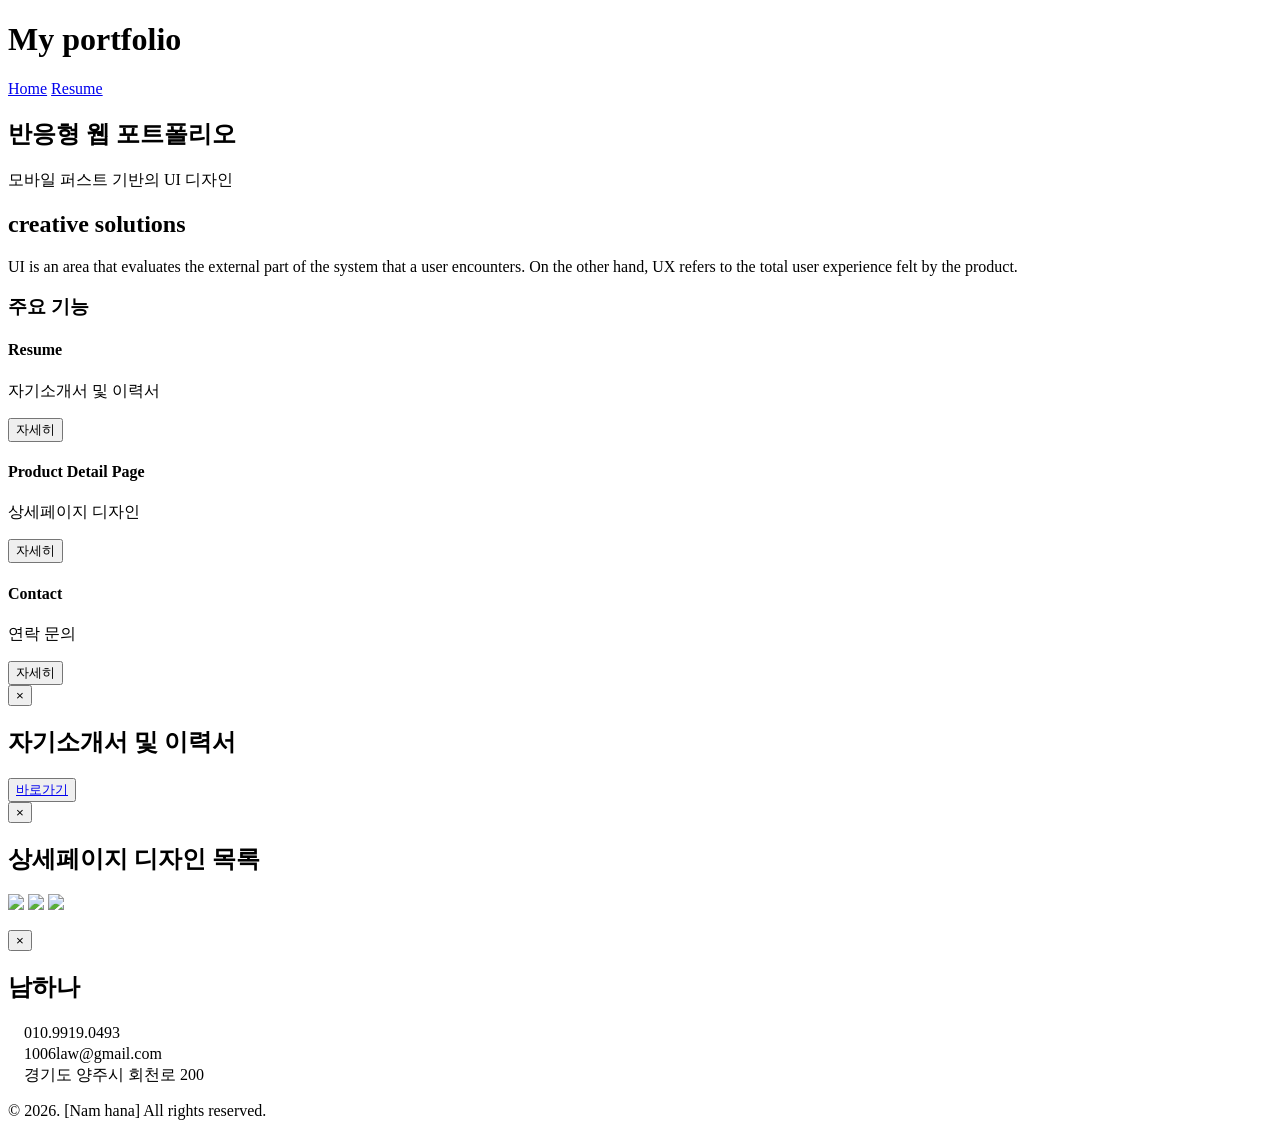
==== index.html @ 474f8516 "Add files via upload" ====
<!DOCTYPE html>
<html lang="ko">
<head>

  <meta charset="UTF-8" />
  <meta name="viewport" content="width=device-width, initial-scale=1.0" />
  <title>Responsive Portfolio</title>
  <link rel="stylesheet" href="style.css" />
  <link rel="stylesheet" as="style" crossorigin href="https://cdn.jsdelivr.net/gh/orioncactus/pretendard@v1.3.9/dist/web/static/pretendard.min.css" />
  <script src="https://unpkg.com/feather-icons"></script> <!-- https://feathericons.com/ -->




</head>
<body>

  <!-- Header -->
  <header class="site-header">
    <div class="header-inner">
      <h1 class="logo">My portfolio</h1>
      <nav class="gnb">
        <a href="portfolio01.html">Home</a>
        <a href="detail00.html">Resume</a>
        <!-- <a href="contact.html">Contact</a> -->
      </nav>
    </div>
  </header>

  <!-- Main -->
  <main>

    <!-- Hero -->	
    <section class="hero">
	
      <h2>반응형 웹 포트폴리오</h2>
      <p>모바일 퍼스트 기반의 UI 디자인</p>
	  <!-- <button class="btn btn--primary">시작하기</button> -->
<!-- 
	  <button class="btn btn--secondary">자세히</button>
       <button class="btn btn--ghost">취소</button>
-->
    </section>


    <!-- parallax -->
	<section class="parallax">
	 <div class="parallax-bg"></div>
	 <div class="parallax-content">
		<h1>creative solutions</h1>
		<p>UI is an area that evaluates the external part of the system that a user encounters. On the other hand, UX refers to the total user experience felt by the product.</p>
     </div>
	</section>




    <!-- Features -->
    <section class="features">
	
      <h3>주요 기능</h3>
      <div class="card-list">

        <article class="card">
			<i data-feather="user"></i>
			<h4>​​Resume</h4>
			<p>자기소개서 및 이력서</p>
			<button class="btn btn--secondary open-modal" data-target="modal-a">
			자세히
			</button>
		</article>

		<article class="card">
			<i data-feather="image"></i>
			<h4>Product Detail Page</h4>
			<p>상세페이지 디자인</p>
			<button class="btn btn--secondary open-modal" data-target="modal-b">
			자세히
			</button>
		</article>

		<article class="card">
			<i data-feather="send"></i>
			<h4>Contact</h4>
			<p>연락 문의</p>
			<button class="btn btn--secondary open-modal" data-target="modal-c">
			자세히
			</button>
		</article>


      </div> 
<!--
	  <article class="card">
  <h4>Responsive</h4>
  <p>모바일 퍼스트 반응형</p>
  <button class="btn btn--secondary open-modal" data-target="modal-responsive">
    자세히
  </button>
</article>
-->
	
    </section>



  </main>

<!-- 팝업 이력서-->
<div class="modal" id="modal-a">
  <div class="modal-overlay"></div>
  <div class="modal-content">
    <button class="modal-close">×</button>
    <h2>자기소개서 및 이력서</h2>
	
		
		<button class="btn btn--primary"><a href="detail00.html">바로가기</a></button>
   
  </div>
</div>
<!-- 팝업 이력서 끝 -->

<!-- 팝업 상세페이지-->
<div class="modal" id="modal-b">
  <div class="modal-overlay"></div>
  <div class="modal-content">
    <button class="modal-close">×</button>
    <h2>상세페이지 디자인 목록</h2>
	
    <p>
	  <a href="detail01.html"><img src="https://imgur.com/6dDlvRn.jpg"></a>
      <a href="detail02.html"><img src="https://imgur.com/sc9fX6b.jpg"></a>
	  <a href="detail03.html"><img src="https://imgur.com/gGdybLp.jpg"></a>
	
    </p>
  </div>
</div>
<!-- 팝업 상세페이지 끝 -->

<!-- 팝업 이메일-->
<div class="modal" id="modal-c">
  <div class="modal-overlay"></div>
  <div class="modal-content">
    <button class="modal-close">×</button>
    <h2>남하나</h2>
    <div class="contentP"><i data-feather="phone"></i>　010.9919.0493</div>
	<div class="contentP"><i data-feather="mail"></i>　1006law@gmail.com</div>
	<div class="contentP"><i data-feather="home"></i>　경기도 양주시 회천로 200</div>
  </div>
</div>
<!-- 팝업 이메일 끝 -->




  <!-- Footer -->
  <footer class="site-footer">
  <div class="container">
    <p>© 2026. [Nam hana] All rights reserved.</p>
	</div>
  </footer>
  <!-- Footer 끝 -->

  <script>
   feather.replace()
  </script>

  <script>
	const section = document.querySelector('.parallax');
	const bg = document.querySelector('.parallax-bg');

	let current = 0;
	let target = 0;

	function animate() {
	const rect = section.getBoundingClientRect();
	const scrollTop = window.scrollY;
	 const offsetTop = scrollTop + rect.top;

	target = scrollTop - offsetTop;
	current += (target - current) * 0.08;

	bg.style.transform = `translateY(${current * 0.3}px)`;

	requestAnimationFrame(animate);
	}

	animate();
  </script>

  <script>
  const openButtons = document.querySelectorAll('.open-modal');
  const modals = document.querySelectorAll('.modal');

  // 열기
  openButtons.forEach(btn => {
    btn.addEventListener('click', () => {
      const targetId = btn.dataset.target;

      // 혹시 열려있는 모달이 있으면 닫기
      modals.forEach(m => m.classList.remove('active'));

      document.getElementById(targetId).classList.add('active');
      document.body.style.overflow = 'hidden';
    });
  });

  // 닫기 (overlay / close 버튼)
  modals.forEach(modal => {
    modal.addEventListener('click', e => {
      if (
        e.target.classList.contains('modal-overlay') ||
        e.target.classList.contains('modal-close')
      ) {
        modal.classList.remove('active');
        document.body.style.overflow = '';
      }
    });
  });
  </script>




</body>
</html>
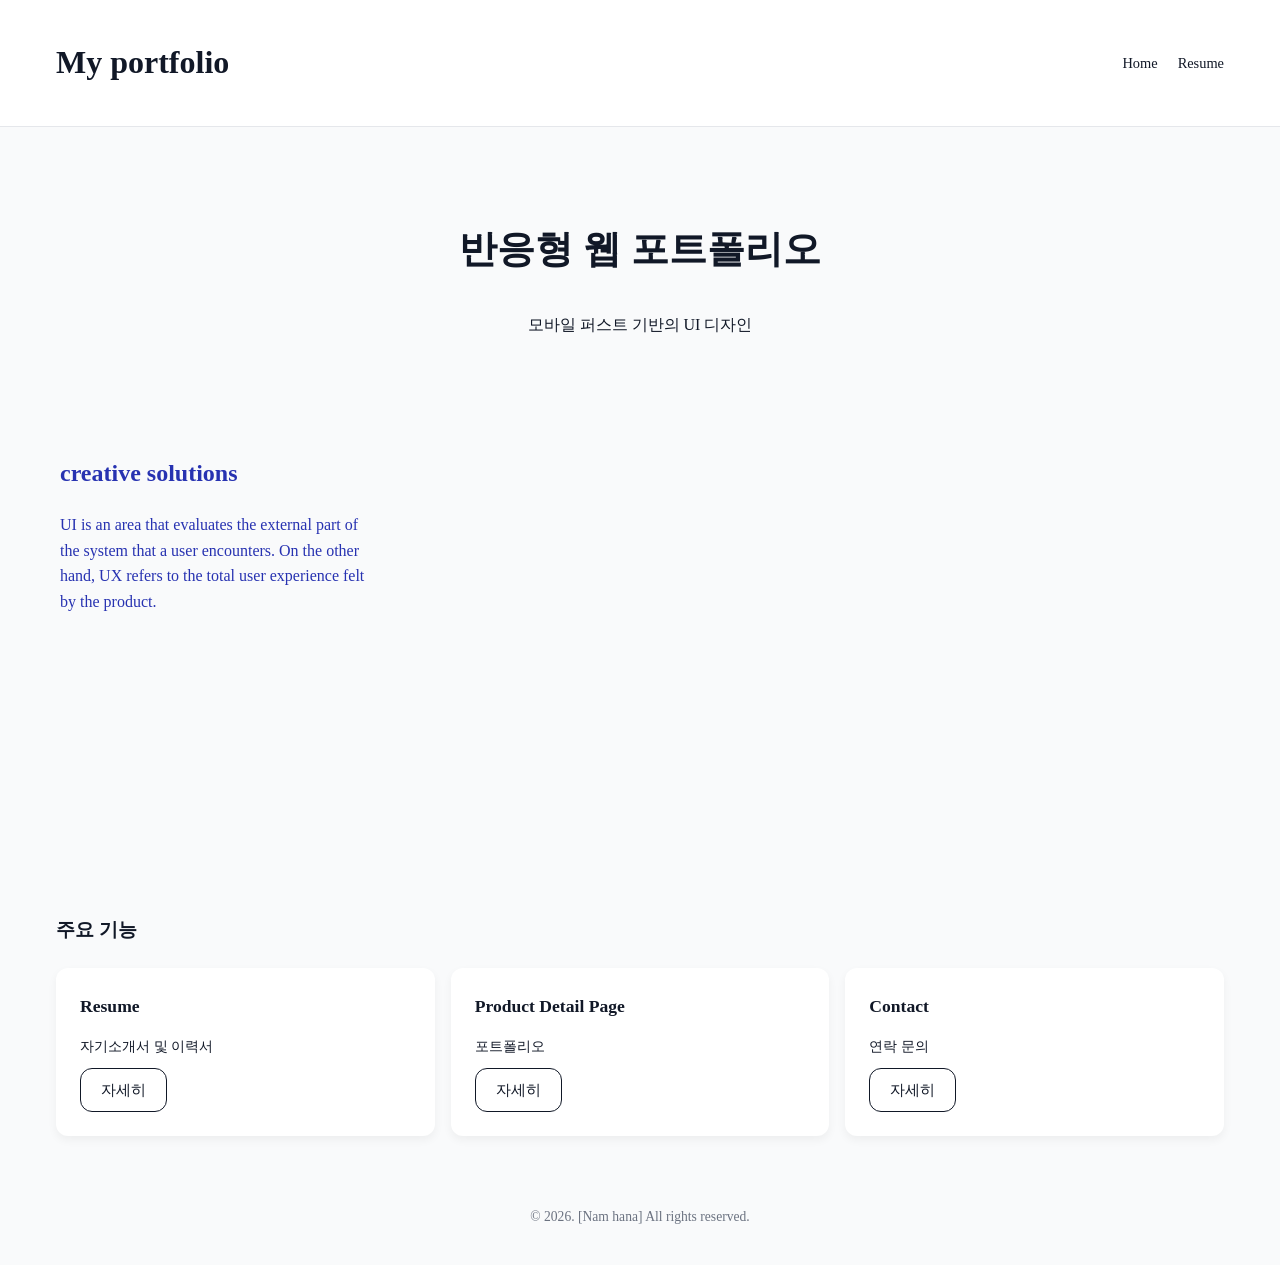
==== commit d4659cd7: "Add files via upload" ====
--- a/index.html
+++ b/index.html
@@ -20,7 +20,7 @@
     <div class="header-inner">
       <h1 class="logo">My portfolio</h1>
       <nav class="gnb">
-        <a href="portfolio01.html">Home</a>
+        <a href="index.html">Home</a>
         <a href="detail00.html">Resume</a>
         <!-- <a href="contact.html">Contact</a> -->
       </nav>
@@ -73,7 +73,7 @@
 		<article class="card">
 			<i data-feather="image"></i>
 			<h4>Product Detail Page</h4>
-			<p>상세페이지 디자인</p>
+			<p>포트폴리오</p>
 			<button class="btn btn--secondary open-modal" data-target="modal-b">
 			자세히
 			</button>
@@ -125,14 +125,18 @@
   <div class="modal-overlay"></div>
   <div class="modal-content">
     <button class="modal-close">×</button>
-    <h2>상세페이지 디자인 목록</h2>
+    <h2>포트폴리오 리스트</h2>
 	
     <p>
-	  <a href="detail01.html"><img src="https://imgur.com/6dDlvRn.jpg"></a>
-      <a href="detail02.html"><img src="https://imgur.com/sc9fX6b.jpg"></a>
-	  <a href="detail03.html"><img src="https://imgur.com/gGdybLp.jpg"></a>
+	 <img src="https://imgur.com/6dDlvRn.jpg">
+     <img src="https://imgur.com/sc9fX6b.jpg">
+	 <img src="https://imgur.com/gGdybLp.jpg">
 	
     </p>
+
+
+	<button class="btn btn--primary"><a href="list.html">자세히 보기</a></button>
+
   </div>
 </div>
 <!-- 팝업 상세페이지 끝 -->
--- a/style.css
+++ b/style.css
@@ -0,0 +1,592 @@
+/* =====================
+   �⺻ ���� (Mobile First)
+===================== */
+:root {
+  --color-primary: #4f46e5;
+  --color-bg: #f9fafb;
+  --color-text: #111827;
+}
+
+* {
+  box-sizing: border-box;
+}
+
+body {
+  margin: 0;
+  /*font-family: system-ui, sans-serif;*/
+  color: var(--color-text);
+  background-color: var(--color-bg);
+  line-height: 1.6;
+}
+
+img { vertical-align: top; }
+
+br { display: none; }
+
+a { 
+	text-decoration: none; 
+	color: #000; 
+}
+
+
+@import url("https://cdn.jsdelivr.net/gh/orioncactus/pretendard@v1.3.9/dist/web/static/pretendard.min.css");
+
+
+/* =====================
+   Header
+===================== */
+.site-header {
+  background: #fff;
+  border-bottom: 1px solid #e5e7eb;
+}
+
+.header-inner {
+  display: flex;
+  justify-content: space-between;
+  align-items: center;
+  padding: 16px;
+}
+
+.gnb a {
+  margin-left: 16px;
+  text-decoration: none;
+  color: var(--color-text);
+  font-size: 0.9rem;
+}
+
+/* =====================
+   Hero
+===================== */
+.hero {
+  padding: 48px 16px;
+  text-align: center;
+}
+
+
+.hero h2 {
+  font-size: 1.8rem;
+}
+
+
+.hero2 {
+  padding: 48px 16px;
+  text-align: center;
+}
+
+
+.hero2 img {
+  width:100%;
+  height:auto;
+}
+
+
+.primary-btn {
+  margin-top: 16px;
+  padding: 12px 24px;
+  border: none;
+  background: var(--color-primary);
+  color: #fff;
+  border-radius: 8px;
+  cursor: pointer;
+}
+
+/* =====================
+   parallax
+===================== */
+.parallax {
+  position: relative;
+  height: 50vh;
+  overflow: hidden;
+}
+
+.parallax-bg {
+  position: absolute;
+  top: 0;
+  left: 0;
+  width: 120%;
+  height: 120%; /* ���Ʒ� ���� */
+  background-image: url("https://imgur.com/NXFGbvi.jpg");
+  background-repeat: no-repeat;
+  background-position: center;
+  background-size: cover;
+  will-change: transform;
+}
+
+/* ���� �ؽ�Ʈ */
+.parallax-content {
+  position: relative; /* �ٽ� */
+  z-index: 2;
+  height: 100%;
+  width:30%;
+  min-width:300px;
+  padding:20px;
+
+  display: block;
+  align-items: center;
+  justify-content: center;
+
+  color: #2732b1;
+  text-align: left;
+}
+
+
+
+
+/* =====================
+   Features
+===================== */
+.features {
+  padding: 32px 16px;
+}
+
+.features02 {
+  padding: 0 16px 0 16px ;
+}
+
+
+.card-list {
+  display: grid;
+  grid-template-columns: repeat(auto-fit, minmax(220px, 1fr));
+  gap: 16px;
+  margin-top: 24px;
+}
+
+.card-list02 {
+  display: grid;
+  grid-template-columns: repeat(auto-fit, minmax(220px, 1fr));
+  gap: 16px;
+  margin-top: 12px;
+}
+
+
+/*
+.card01 {
+  background: #ddd;
+  padding: 24px;
+  border-radius: 12px;
+  box-shadow: 0 4px 10px rgba(0,0,0,0.05);
+}
+
+.card02 {
+  background: #fff;
+  padding: 24px;
+  border-radius: 12px;
+  box-shadow: 0 4px 10px rgba(0,0,0,0.05);
+}
+
+.card03 {
+  background: #ddd;
+  padding: 24px;
+  border-radius: 12px;
+  box-shadow: 0 4px 10px rgba(0,0,0,0.05);
+}
+*/
+
+
+
+/* =====================
+   Tablet & Desktop
+===================== */
+@media (min-width: 768px) {
+  .hero {
+    padding: 60px 40px /*80px 40px*/;
+  }
+
+  .hero h2 {
+    font-size: 2.4rem;
+  }
+
+  .header-inner {
+    max-width: 1200px;
+    margin: 0 auto;
+  }
+
+  main {
+    max-width: 1200px;
+    margin: 0 auto;
+  }
+}
+
+
+/* =====================
+   ��ư ���� ��Ÿ��
+===================== */
+.btn {
+  display: inline-flex;
+  align-items: center;
+  justify-content: center;
+
+  height: 44px; /* ��ġ ���� */
+  padding: 0 20px;
+
+  font-size: 0.95rem;
+  font-weight: 500;
+
+  border-radius: 12px;
+  border: 1px solid transparent;
+
+  cursor: pointer;
+  transition: background 0.2s, border-color 0.2s, color 0.2s;
+}
+
+.btn01 {
+  display: inline-flex;
+  align-items: center;
+  justify-content: center;
+
+  height: 44px; /* ��ġ ���� */
+  margin : 20px;
+  padding: 0 20px;
+
+  font-size: 0.95rem;
+  font-weight: 500;
+
+  border-radius: 12px;
+  border: 1px solid transparent;
+
+  cursor: pointer;
+  transition: background 0.2s, border-color 0.2s, color 0.2s;
+}
+
+/*Primary ��ư*/
+.btn--primary {
+  background: #ddd;
+  color: #000;
+}
+
+.btn--primary:hover {
+  background: var(--color-primary-hover);
+}
+
+/*secondary ��ư*/
+.btn--secondary {
+  background: var(--color-surface);
+  color: var(--color-text-primary);
+  border-color: var(--color-border);
+}
+
+.btn--secondary:hover {
+  background: var(--color-bg);
+}
+
+/*ghost ��ư*/
+.btn--ghost {
+  background: transparent;
+  color: var(--color-text-secondary);
+}
+
+.btn--ghost:hover {
+  color: var(--color-text-primary);
+}
+
+
+/* =====================
+   ī�� ���� ��Ÿ��
+===================== */
+.card {
+  background:#fff; /*var(--color-surface);*/
+  border: 1px solid var(--color-border);
+  border-radius: 12px;
+  padding: 24px;
+  transition: transform 0.2s, box-shadow 0.2s;
+  box-shadow: 0 4px 10px rgba(0,0,0,0.05);
+}
+
+.card h4 {
+  margin: 0 0 8px;
+  font-size: 1.1rem;
+}
+
+.card p {
+  margin-bottom: 10px;
+  font-size: 0.9rem;
+  color: var(--color-text-secondary);
+}
+
+
+.card2 {
+  background:#fff; /*var(--color-surface);*/
+  border: 1px solid var(--color-border);
+  border-radius: 12px;
+  padding: 24px;
+  transition: transform 0.2s, box-shadow 0.2s;
+  box-shadow: 0 4px 10px rgba(0,0,0,0.05);
+}
+
+.card2 h4 {
+  margin: 0 0 8px;
+  font-size: 1.1rem;
+}
+
+.card2 p {
+  margin-bottom: 10px;
+  font-size: 0.9rem;
+  color: var(--color-text-secondary);
+}
+
+.card2 img{
+	 max-width: 30%; /* �θ� �ʺ񺸴� Ŀ���� ���� */
+	 height: auto;    /* ���� ���� �ڵ� ���� */
+ 
+}
+
+.card2 .PROFILE_box01{
+width:30%;
+text-align:center;
+
+}
+
+.card2 .PROFILE_box02{
+margin-left:40%;
+margin-top:-52%;
+}
+
+/*Hover ���ͷ���*/
+.card:hover {
+  transform: translateY(-4px);
+  box-shadow: 0 12px 30px rgba(0,0,0,0.08);
+}
+
+.card--link:hover {
+  border-color: var(--color-primary);
+}
+
+/*Ŭ�� ���� ī�� ��Ÿ��*/
+.card--link {
+  display: block;
+  text-decoration: none;
+  color: inherit;
+}
+
+/*ī�� �ȿ� ��� ���� ����*/
+.card-cta {
+  margin-top: 12px;
+  display: inline-block;
+  font-size: 0.85rem;
+  color: var(--color-primary);
+}
+
+.card--link {
+  transition: transform 0.2s, box-shadow 0.2s, border-color 0.2s;
+}
+
+/*ȭ��ǥ, ������ ��Ʈ*/
+.card--link::after {
+  content: ">";
+  display: inline-block;
+  margin: 8px;
+  color: var(--color-text-secondary);
+  transition: transform 0.2s;
+}
+
+.card--link:hover::after {
+  transform: translateX(4px);
+}
+
+
+
+/* =====================
+   �˾�â
+===================== */
+/* Modal base */
+.modal {
+  position: fixed;
+  inset: 0;
+  z-index: 1000;
+
+  opacity: 0;
+  visibility: hidden;
+  pointer-events: none;
+
+  transition: opacity 0.3s ease, visibility 0.3s ease;
+
+}
+
+.modal p {text-align: center;}
+
+.modal .contentP {text-align: left;}
+
+.modal img {
+  max-width: 30%; /* �θ� �ʺ񺸴� Ŀ���� ���� */
+  height: auto;    /* ���� ���� �ڵ� ���� */
+ 
+}
+
+
+.modal.active {
+   opacity: 1;
+  visibility: visible;
+  pointer-events: auto;
+
+}
+
+/* Dim */
+.modal-overlay {
+  position: absolute;
+  inset: 0;
+  background: rgba(0,0,0,0.4);
+}
+
+
+/* Content */
+.modal-content {
+  position: absolute;
+  top: 50%;
+  left: 50%;
+  transform: translate(-50%, -48%) scale(0.98);
+  opacity: 0;
+
+
+  width: 90%;
+  max-width: 640px;
+
+  background:#fff; /*var(--color-surface);*/
+  padding: 20px; /*32px;*/
+  border-radius: 16px;
+
+  transition: transform 0.3s ease, opacity 0.3s ease;
+
+  text-align:center;
+}
+
+/* Ȱ��ȭ �� ������ �ִϸ��̼� */
+.modal.active .modal-content {
+  transform: translate(-50%, -50%) scale(1);
+  opacity: 1;
+}
+
+
+/* Close button */
+.modal-close {
+  position: absolute;
+  top: 16px;
+  right: 16px;
+
+  background: none;
+  border: none;
+  font-size: 1.5rem;
+  cursor: pointer;
+}
+
+
+/* =====================
+   Footer
+===================== */
+.site-footer {
+  text-align: center;
+  padding: 24px;
+  font-size: 0.85rem;
+  color: #6b7280;
+}
+
+
+
+/* =====================
+   detail00.html
+===================== */
+.desc {
+  opacity: 0;
+  transform: translateY(10px);
+  animation: fadeUp 0.6s ease forwards;
+}
+
+@keyframes fadeUp {
+  to {
+    opacity: 1;
+    transform: translateY(0);
+  }
+}
+
+/*-------------------------------------------------------------------------*/
+/*  Skill bar style
+/*-------------------------------------------------------------------------*/
+.skill {
+  max-width: 600px;
+  margin: 0 auto;
+}
+
+.skill-item {
+  display: flex;
+  align-items: center;
+  gap: 12px;
+  margin-bottom: 14px;
+}
+
+.label {
+  width: 80px;
+  font-size: 14px;
+}
+
+.bar {
+  flex: 1;
+  height: 8px;
+  background: #eee;
+  border-radius: 4px;
+  overflow: hidden;
+}
+
+.fill {
+  height: 100%;
+  width: 0;
+  background: #111;
+  border-radius: 4px;
+  animation: grow 1s ease forwards;
+}
+
+.value {
+  width: 40px;
+  font-size: 13px;
+  text-align: right;
+}
+
+/* �ۼ�Ʈ�� �ʺ� */
+.fill.aa { width: 100%; }
+.fill.bb  { width: 100%; }
+.fill.cc   { width: 80%; }
+
+@keyframes grow {
+  from { width: 0; }
+}
+
+@media (max-width: 480px) {
+  .label {
+    width: 60px;
+    font-size: 13px;
+  }
+
+  .value {
+    width: 32px;
+    font-size: 12px;
+  }
+}
+
+/*�̹��� �����̵�*/
+
+
+.slides {
+  display: flex;
+  transition: transform 0.5s ease;
+}
+
+
+
+.slider {
+  width: 860px;
+  height: 1000px;   /* ���� */
+  overflow: hidden;
+  margin : 0 auto;
+  margin-bottom: 50px;
+}
+
+.slides img {
+  width: 100%;
+  height: 100%;
+  object-fit: cover;
+}
+
+
+
+.silder_B button:hover {
+  background: black;
+  color: white;
+}
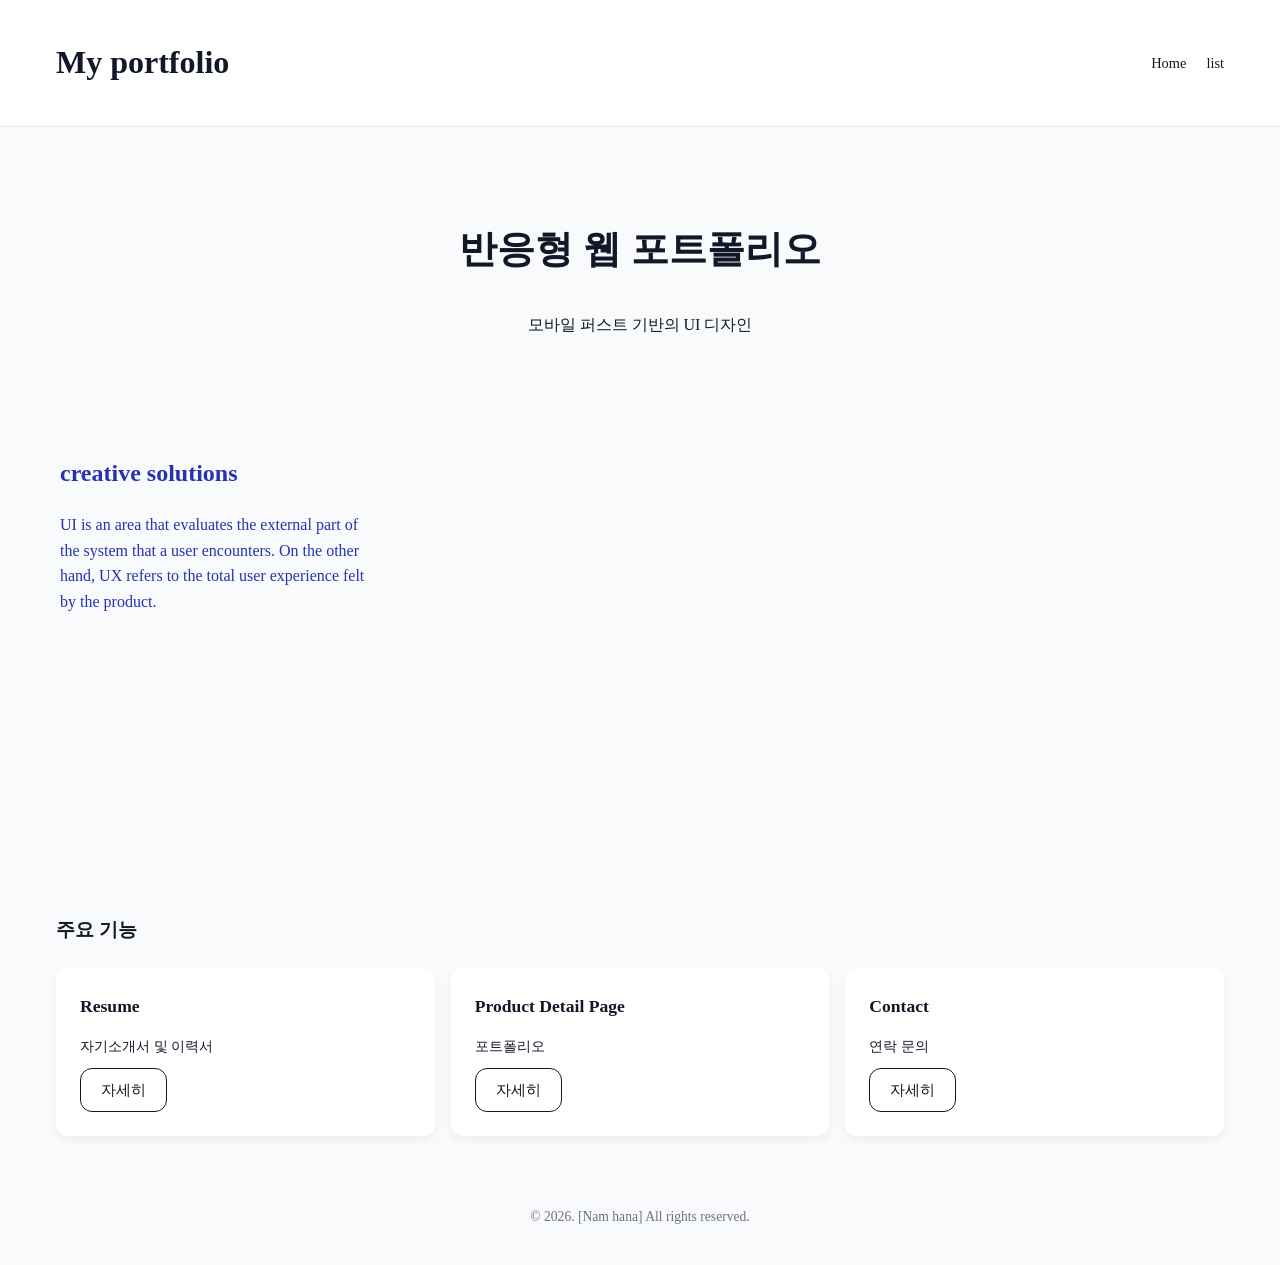
==== commit 456b7296: "Add files via upload" ====
--- a/index.html
+++ b/index.html
@@ -21,7 +21,7 @@
       <h1 class="logo">My portfolio</h1>
       <nav class="gnb">
         <a href="index.html">Home</a>
-        <a href="detail00.html">Resume</a>
+        <a href="list.html">list</a>
         <!-- <a href="contact.html">Contact</a> -->
       </nav>
     </div>
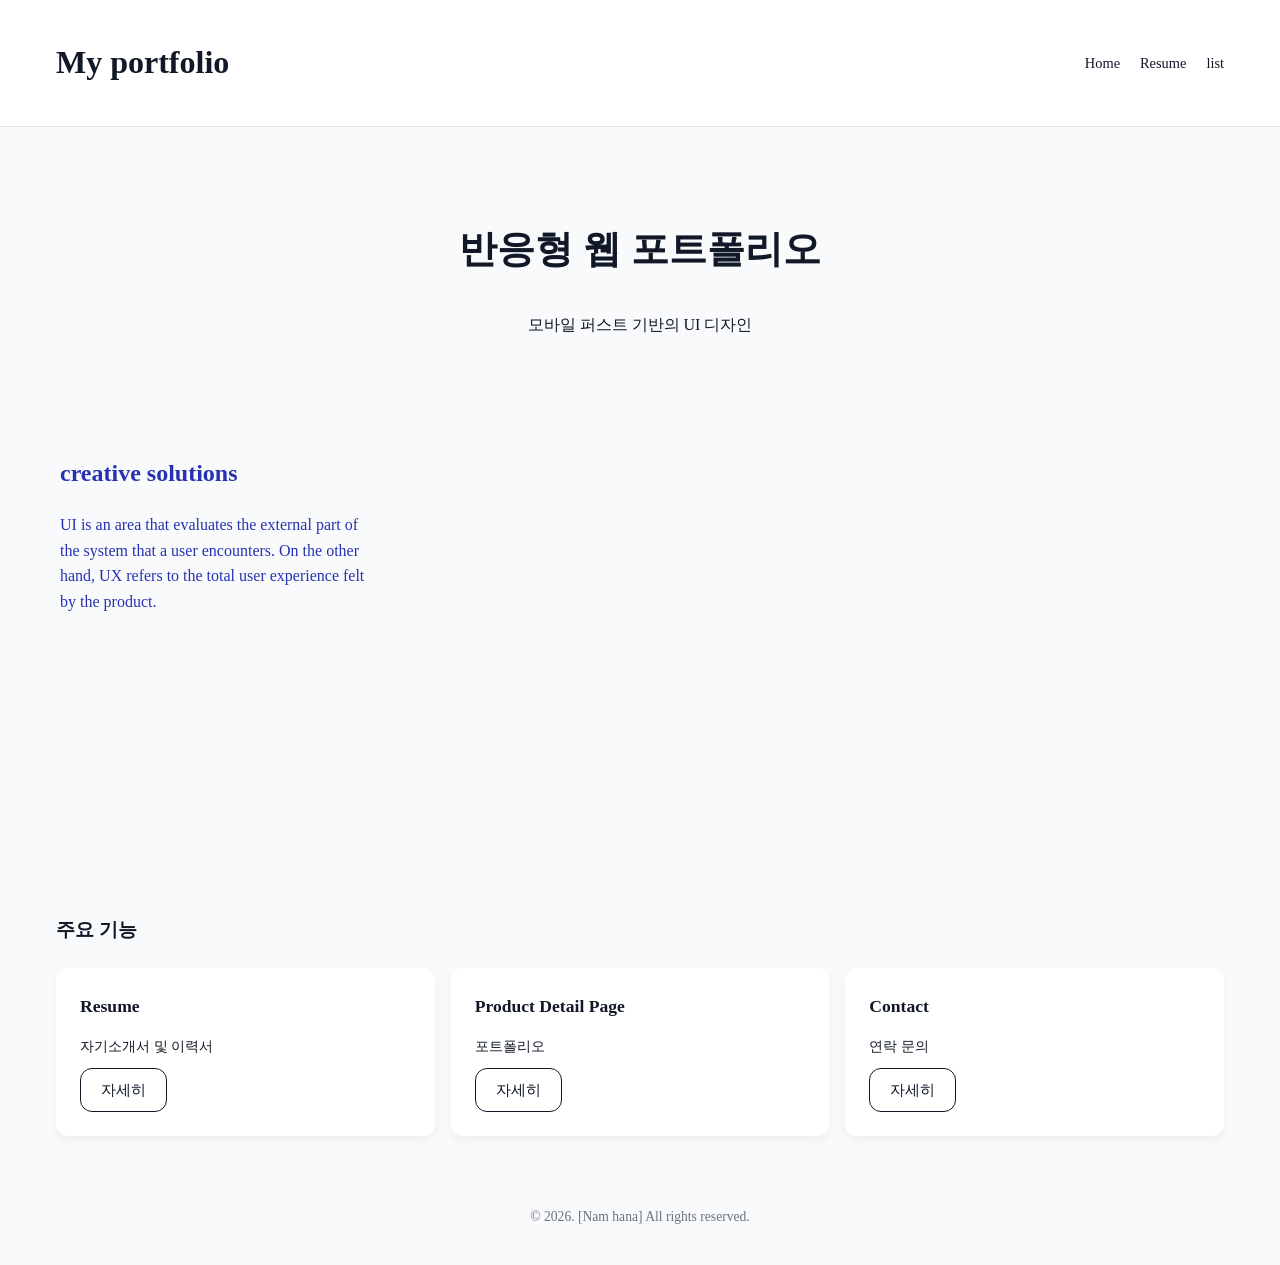
==== commit 2a440b0d: "Add files via upload" ====
--- a/index.html
+++ b/index.html
@@ -21,6 +21,7 @@
       <h1 class="logo">My portfolio</h1>
       <nav class="gnb">
         <a href="index.html">Home</a>
+		<a href="detail00.html">Resume</a>
         <a href="list.html">list</a>
         <!-- <a href="contact.html">Contact</a> -->
       </nav>
